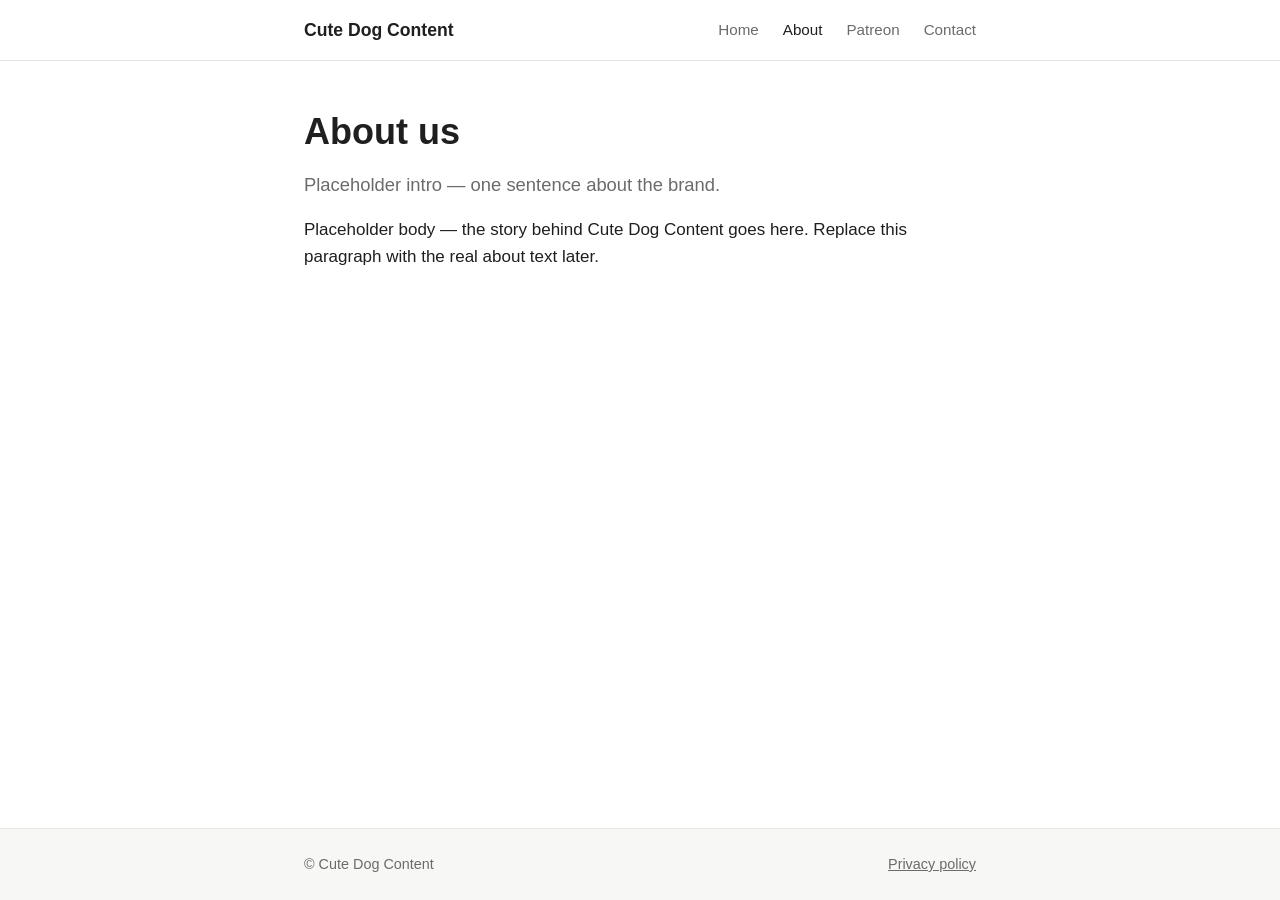
==== about.html @ 25560686 "M1: skeleton, shared layout, and 6 placeholder pages Sets up the static-site folder structure with a" ====
<!doctype html>
<html lang="en">
  <head>
    <meta charset="utf-8" />
    <meta name="viewport" content="width=device-width, initial-scale=1" />
    <title>About — Cute Dog Content</title>
    <meta
      name="description"
      content="About Cute Dog Content — placeholder description, to be replaced."
    />
    <link rel="stylesheet" href="/css/styles.css" />
  </head>
  <body>
    <header class="site-header">
      <div class="container">
        <a href="/" class="site-logo">Cute Dog Content</a>
        <nav class="site-nav" aria-label="Primary">
          <ul>
            <li><a href="/">Home</a></li>
            <li><a href="/about.html" aria-current="page">About</a></li>
            <li><a href="/patreon.html">Patreon</a></li>
            <li><a href="/contact.html">Contact</a></li>
          </ul>
        </nav>
      </div>
    </header>

    <main>
      <div class="container">
        <h1>About us</h1>
        <p class="lead">Placeholder intro — one sentence about the brand.</p>
        <p>
          Placeholder body — the story behind Cute Dog Content goes here.
          Replace this paragraph with the real about text later.
        </p>
      </div>
    </main>

    <footer class="site-footer">
      <div class="container">
        <span>&copy; Cute Dog Content</span>
        <a href="/privacy.html">Privacy policy</a>
      </div>
    </footer>
  </body>
</html>
---- css/styles.css ----
/* ---------------------------------------------------------
   Cute dog content — shared stylesheet
   Neutral, easy to restyle later via CSS variables below.
   --------------------------------------------------------- */

:root {
  --color-bg: #ffffff;
  --color-surface: #f7f7f5;
  --color-text: #1f1f1f;
  --color-muted: #6b6b6b;
  --color-border: #e5e5e2;
  --color-accent: #1f1f1f;
  --color-accent-contrast: #ffffff;

  --font-sans: -apple-system, BlinkMacSystemFont, "Segoe UI", Roboto,
    Helvetica, Arial, sans-serif;
  --font-serif: Georgia, "Times New Roman", serif;

  --max-width: 720px;
  --space-1: 0.5rem;
  --space-2: 1rem;
  --space-3: 1.5rem;
  --space-4: 2rem;
  --space-5: 3rem;
  --space-6: 4rem;

  --radius: 6px;
}

* {
  box-sizing: border-box;
}

html,
body {
  margin: 0;
  padding: 0;
}

body {
  font-family: var(--font-sans);
  font-size: 17px;
  line-height: 1.6;
  color: var(--color-text);
  background: var(--color-bg);
  display: flex;
  flex-direction: column;
  min-height: 100vh;
}

/* ---------- Layout ---------- */

.container {
  width: 100%;
  max-width: var(--max-width);
  margin: 0 auto;
  padding: 0 var(--space-3);
}

main {
  flex: 1;
  padding: var(--space-5) 0;
}

/* ---------- Header / nav ---------- */

.site-header {
  border-bottom: 1px solid var(--color-border);
  background: var(--color-bg);
}

.site-header .container {
  display: flex;
  align-items: center;
  justify-content: space-between;
  padding-top: var(--space-2);
  padding-bottom: var(--space-2);
  flex-wrap: wrap;
  gap: var(--space-2);
}

.site-logo {
  font-weight: 600;
  font-size: 1.1rem;
  text-decoration: none;
  color: var(--color-text);
}

.site-nav ul {
  list-style: none;
  display: flex;
  gap: var(--space-3);
  margin: 0;
  padding: 0;
}

.site-nav a {
  text-decoration: none;
  color: var(--color-muted);
  font-size: 0.95rem;
}

.site-nav a:hover,
.site-nav a[aria-current="page"] {
  color: var(--color-text);
}

/* ---------- Footer ---------- */

.site-footer {
  border-top: 1px solid var(--color-border);
  background: var(--color-surface);
  padding: var(--space-3) 0;
  font-size: 0.9rem;
  color: var(--color-muted);
}

.site-footer .container {
  display: flex;
  justify-content: space-between;
  align-items: center;
  gap: var(--space-2);
  flex-wrap: wrap;
}

.site-footer a {
  color: var(--color-muted);
  text-decoration: underline;
}

.site-footer a:hover {
  color: var(--color-text);
}

/* ---------- Typography ---------- */

h1,
h2,
h3 {
  line-height: 1.25;
  margin: 0 0 var(--space-2);
  font-weight: 600;
}

h1 {
  font-size: 2.25rem;
}

h2 {
  font-size: 1.5rem;
  margin-top: var(--space-4);
}

h3 {
  font-size: 1.15rem;
  margin-top: var(--space-3);
}

p {
  margin: 0 0 var(--space-2);
}

a {
  color: var(--color-text);
}

.lead {
  font-size: 1.15rem;
  color: var(--color-muted);
}

/* ---------- Buttons ---------- */

.btn {
  display: inline-block;
  padding: 0.7rem 1.2rem;
  border-radius: var(--radius);
  text-decoration: none;
  font-size: 1rem;
  font-weight: 500;
  border: 1px solid var(--color-accent);
  cursor: pointer;
}

.btn-primary {
  background: var(--color-accent);
  color: var(--color-accent-contrast);
}

.btn-secondary {
  background: transparent;
  color: var(--color-accent);
}

/* ---------- Utility ---------- */

.placeholder-note {
  display: inline-block;
  margin-top: var(--space-3);
  padding: var(--space-1) var(--space-2);
  background: var(--color-surface);
  border: 1px dashed var(--color-border);
  border-radius: var(--radius);
  font-size: 0.85rem;
  color: var(--color-muted);
}
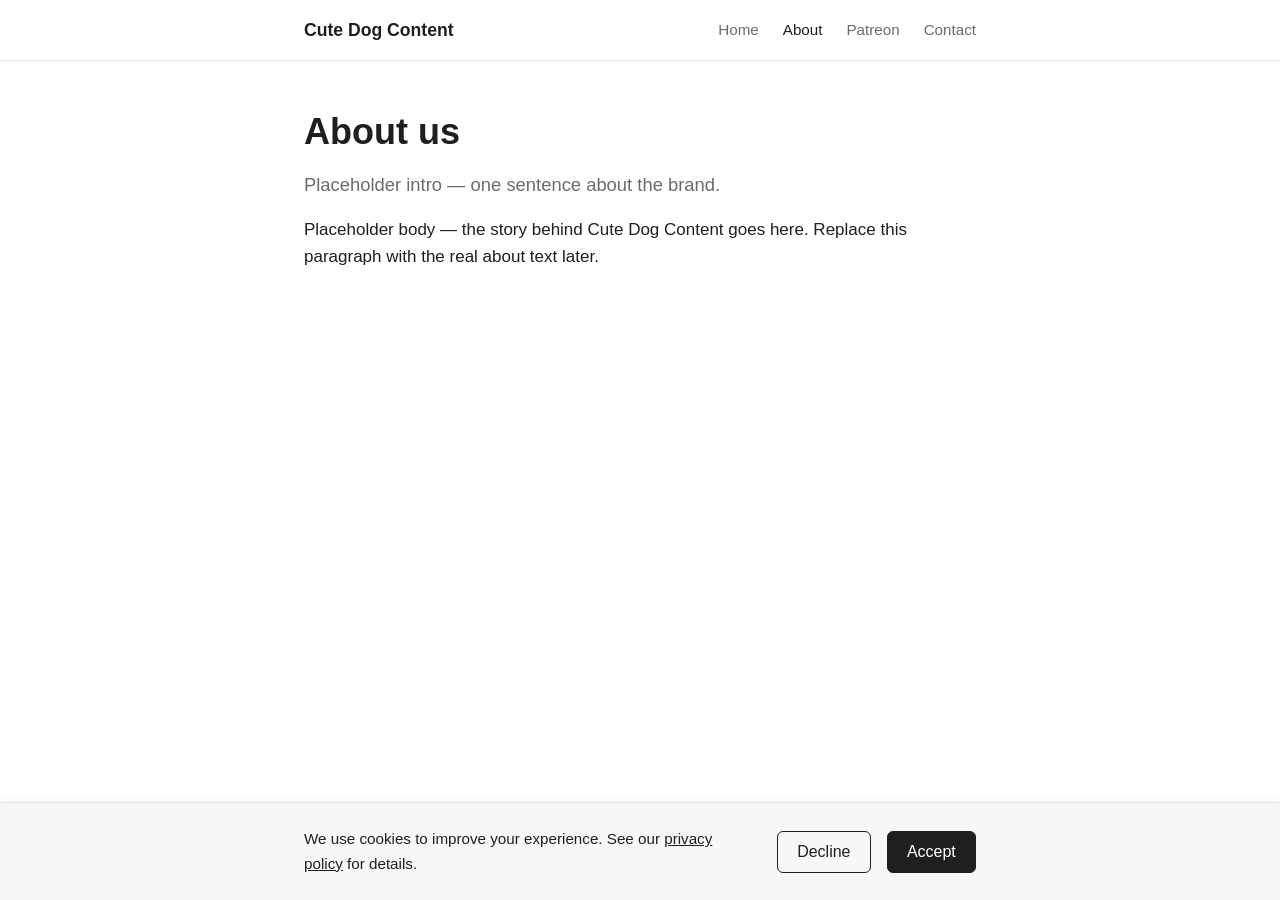
==== commit ab94ac56: "M5 (partial): GDPR consent banner with accept/decline Adds a fixed-position consent banner that appe" ====
--- a/about.html
+++ b/about.html
@@ -9,6 +9,7 @@
       content="About Cute Dog Content — placeholder description, to be replaced."
     />
     <link rel="stylesheet" href="/css/styles.css" />
+    <script src="/js/consent.js" defer></script>
   </head>
   <body>
     <header class="site-header">
--- a/css/styles.css
+++ b/css/styles.css
@@ -204,3 +204,41 @@
   font-size: 0.85rem;
   color: var(--color-muted);
 }
+
+/* ---------- Consent banner ---------- */
+
+.consent-banner {
+  position: fixed;
+  left: 0;
+  right: 0;
+  bottom: 0;
+  z-index: 1000;
+  background: var(--color-surface);
+  border-top: 1px solid var(--color-border);
+  padding: var(--space-3) 0;
+  box-shadow: 0 -2px 8px rgba(0, 0, 0, 0.04);
+}
+
+.consent-banner__inner {
+  max-width: var(--max-width);
+  margin: 0 auto;
+  padding: 0 var(--space-3);
+  display: flex;
+  gap: var(--space-3);
+  align-items: center;
+  justify-content: space-between;
+  flex-wrap: wrap;
+}
+
+.consent-banner__text {
+  margin: 0;
+  font-size: 0.95rem;
+  color: var(--color-text);
+  flex: 1 1 280px;
+}
+
+.consent-banner__actions {
+  display: flex;
+  gap: var(--space-2);
+  flex-shrink: 0;
+}
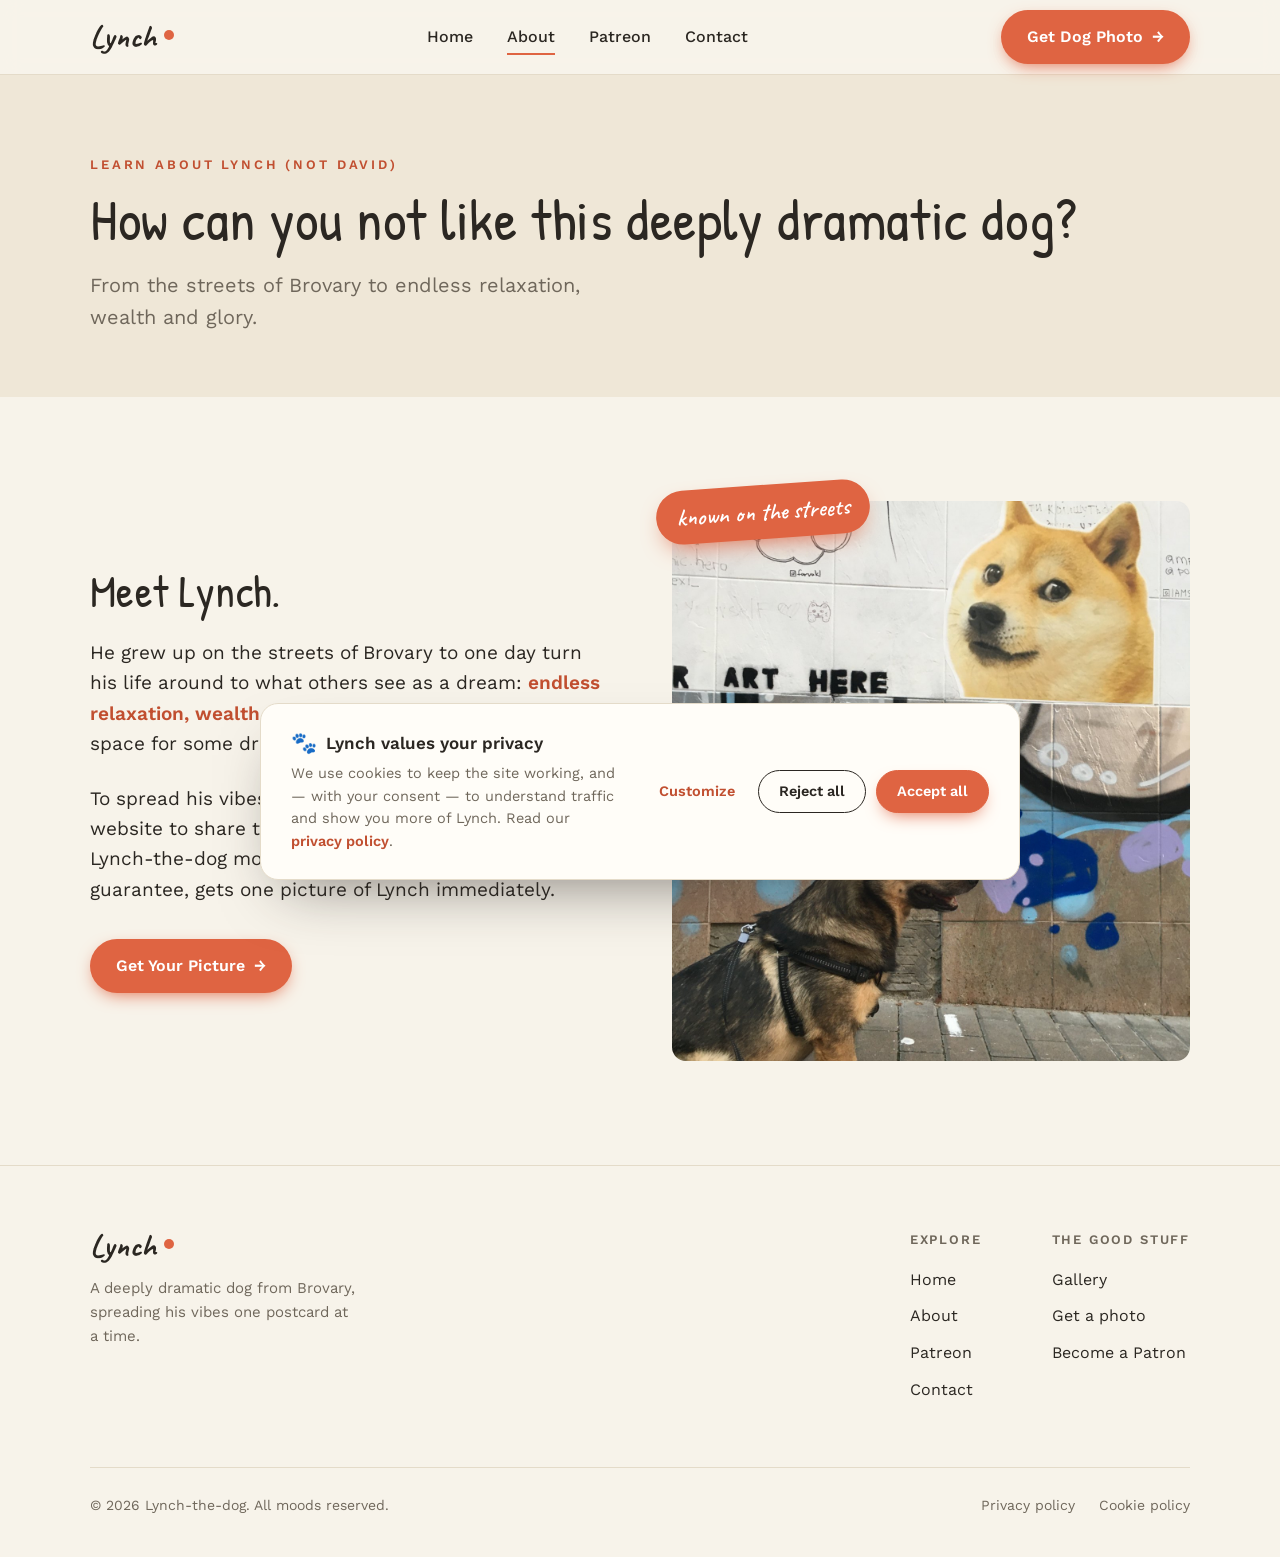
==== commit 7d6d3749: "Implement Lynch landing page design from Claude Design handoff - index.html: full landing page (hero" ====
--- a/about.html
+++ b/about.html
@@ -1,47 +1,123 @@
-<!doctype html>
+<!DOCTYPE html>
 <html lang="en">
-  <head>
-    <meta charset="utf-8" />
-    <meta name="viewport" content="width=device-width, initial-scale=1" />
-    <title>About — Cute Dog Content</title>
-    <meta
-      name="description"
-      content="About Cute Dog Content — placeholder description, to be replaced."
-    />
-    <link rel="stylesheet" href="/css/styles.css" />
-    <script src="/js/consent.js" defer></script>
-  </head>
-  <body>
-    <header class="site-header">
-      <div class="container">
-        <a href="/" class="site-logo">Cute Dog Content</a>
-        <nav class="site-nav" aria-label="Primary">
-          <ul>
-            <li><a href="/">Home</a></li>
-            <li><a href="/about.html" aria-current="page">About</a></li>
-            <li><a href="/patreon.html">Patreon</a></li>
-            <li><a href="/contact.html">Contact</a></li>
-          </ul>
-        </nav>
+<head>
+<meta charset="UTF-8" />
+<meta name="viewport" content="width=device-width, initial-scale=1.0" />
+<title>About Lynch — the deeply dramatic dog</title>
+<meta name="description" content="Meet Lynch — from the streets of Brovary to endless relaxation, wealth and glory." />
+<link rel="preconnect" href="https://fonts.googleapis.com" />
+<link rel="preconnect" href="https://fonts.gstatic.com" crossorigin />
+<link href="https://fonts.googleapis.com/css2?family=Caveat:wght@500;600;700&family=Patrick+Hand&family=Work+Sans:ital,wght@0,300;0,400;0,500;0,600;0,700;1,400&display=swap" rel="stylesheet" />
+<link rel="stylesheet" href="/css/styles.css" />
+</head>
+<body>
+
+<header>
+  <div class="wrap nav">
+    <a href="/" class="logo">Lynch<span class="dot"></span></a>
+    <nav class="nav-links" aria-label="Primary">
+      <a href="/">Home</a>
+      <a href="/about.html" aria-current="page">About</a>
+      <a href="/patreon.html">Patreon</a>
+      <a href="/contact.html">Contact</a>
+    </nav>
+    <div class="nav-cta">
+      <a href="/contact.html" class="btn btn-primary">Get Dog Photo<span class="arr">→</span></a>
+    </div>
+  </div>
+</header>
+
+<main>
+  <section class="page-hero" style="background:var(--paper-2);">
+    <div class="wrap">
+      <div class="eyebrow">LEARN ABOUT LYNCH (NOT DAVID)</div>
+      <h1 class="display page-hero-h1">How can you not like this deeply dramatic dog?</h1>
+      <p class="sub">From the streets of Brovary to endless relaxation, wealth and glory.</p>
+    </div>
+  </section>
+
+  <section class="intro" style="background:var(--paper);">
+    <div class="wrap intro-grid">
+      <div>
+        <h2 class="display">Meet Lynch.</h2>
+        <p class="lead">He grew up on the streets of Brovary to one day turn his life around to what others see as a dream: <span class="accent">endless relaxation, wealth and glory.</span> But there is also always a space for some drama.</p>
+        <p class="lead">To spread his vibes around, we're launching this website to share the best pictures that represent Lynch-the-dog moods. Each subscriber, with 100% guarantee, gets one picture of Lynch immediately.</p>
+        <div class="intro-actions">
+          <a href="/contact.html" class="btn btn-primary">Get Your Picture<span class="arr">→</span></a>
+        </div>
       </div>
-    </header>
+      <div class="intro-photo">
+        <div class="tag">known on the streets</div>
+        <img src="/images/dog-photos/lynch-doge.jpg" alt="Lynch posing beside Doge street art" />
+      </div>
+    </div>
+  </section>
+</main>
 
-    <main>
-      <div class="container">
-        <h1>About us</h1>
-        <p class="lead">Placeholder intro — one sentence about the brand.</p>
-        <p>
-          Placeholder body — the story behind Cute Dog Content goes here.
-          Replace this paragraph with the real about text later.
-        </p>
+<footer>
+  <div class="wrap">
+    <div class="foot-top">
+      <div>
+        <a href="/" class="logo">Lynch<span class="dot"></span></a>
+        <p class="foot-blurb">A deeply dramatic dog from Brovary, spreading his vibes one postcard at a time.</p>
       </div>
-    </main>
+      <div class="foot-cols">
+        <div class="foot-col">
+          <h5>Explore</h5>
+          <a href="/">Home</a>
+          <a href="/about.html">About</a>
+          <a href="/patreon.html">Patreon</a>
+          <a href="/contact.html">Contact</a>
+        </div>
+        <div class="foot-col">
+          <h5>The good stuff</h5>
+          <a href="/#gallery">Gallery</a>
+          <a href="/contact.html">Get a photo</a>
+          <a href="/patreon.html">Become a Patron</a>
+        </div>
+      </div>
+    </div>
+    <div class="foot-bottom">
+      <span>© 2026 Lynch-the-dog. All moods reserved.</span>
+      <div class="legal">
+        <a href="/privacy.html">Privacy policy</a>
+        <a href="#" data-cookie-settings>Cookie policy</a>
+      </div>
+    </div>
+  </div>
+</footer>
 
-    <footer class="site-footer">
-      <div class="container">
-        <span>&copy; Cute Dog Content</span>
-        <a href="/privacy.html">Privacy policy</a>
+<div class="cookie-wrap hidden" id="cookieWrap" role="dialog" aria-live="polite" aria-label="Cookie consent">
+  <div class="cookie" id="cookieCard">
+    <div class="ck-text">
+      <h4><span class="paw">🐾</span> Lynch values your privacy</h4>
+      <p>We use cookies to keep the site working, and — with your consent — to understand traffic and show you more of Lynch. Read our <a href="/privacy.html">privacy policy</a>.</p>
+    </div>
+    <div class="ck-actions">
+      <button class="ck-btn ghost" id="ckCustomize">Customize</button>
+      <button class="ck-btn" id="ckReject">Reject all</button>
+      <button class="ck-btn accept" id="ckAccept">Accept all</button>
+    </div>
+    <div class="ck-prefs" id="ckPrefs">
+      <div class="ck-row">
+        <div class="info"><h5>Strictly necessary</h5><p>Required for the site to function. Always on.</p></div>
+        <button class="ck-toggle" role="switch" aria-checked="true" disabled aria-label="Strictly necessary cookies, always on"></button>
       </div>
-    </footer>
-  </body>
+      <div class="ck-row">
+        <div class="info"><h5>Analytics</h5><p>Anonymous stats. Off until you allow it.</p></div>
+        <button class="ck-toggle" role="switch" aria-checked="false" data-cat="analytics" aria-label="Analytics cookies"></button>
+      </div>
+      <div class="ck-row">
+        <div class="info"><h5>Marketing</h5><p>Lets us show Lynch across other sites. Off until you allow it.</p></div>
+        <button class="ck-toggle" role="switch" aria-checked="false" data-cat="marketing" aria-label="Marketing cookies"></button>
+      </div>
+      <div class="ck-prefs-foot">
+        <button class="ck-btn" id="ckSave">Save my choices</button>
+      </div>
+    </div>
+  </div>
+</div>
+
+<script src="/js/consent.js" defer></script>
+</body>
 </html>
--- a/css/styles.css
+++ b/css/styles.css
@@ -1,244 +1,354 @@
 /* ---------------------------------------------------------
-   Cute dog content — shared stylesheet
-   Neutral, easy to restyle later via CSS variables below.
+   Lynch — shared stylesheet
    --------------------------------------------------------- */
 
 :root {
-  --color-bg: #ffffff;
-  --color-surface: #f7f7f5;
-  --color-text: #1f1f1f;
-  --color-muted: #6b6b6b;
-  --color-border: #e5e5e2;
-  --color-accent: #1f1f1f;
-  --color-accent-contrast: #ffffff;
-
-  --font-sans: -apple-system, BlinkMacSystemFont, "Segoe UI", Roboto,
-    Helvetica, Arial, sans-serif;
-  --font-serif: Georgia, "Times New Roman", serif;
-
-  --max-width: 720px;
-  --space-1: 0.5rem;
-  --space-2: 1rem;
-  --space-3: 1.5rem;
-  --space-4: 2rem;
-  --space-5: 3rem;
-  --space-6: 4rem;
-
-  --radius: 6px;
-}
-
-* {
-  box-sizing: border-box;
-}
-
-html,
+  --paper: #f7f3ea;
+  --paper-2: #efe7d7;
+  --card: #fffdf8;
+  --ink: #2b2722;
+  --ink-soft: #6f675b;
+  --line: #e4dbc9;
+  --accent: #df6442;
+  --accent-deep: #c14f30;
+  --accent-soft: #f7ddd2;
+  --display: "Patrick Hand", ui-rounded, system-ui, sans-serif;
+  --hand: "Caveat", cursive;
+  --body: "Work Sans", system-ui, -apple-system, sans-serif;
+  --maxw: 1180px;
+}
+
+* { box-sizing: border-box; }
+html { scroll-behavior: smooth; }
+
 body {
   margin: 0;
-  padding: 0;
-}
-
-body {
-  font-family: var(--font-sans);
-  font-size: 17px;
+  background: var(--paper);
+  color: var(--ink);
+  font-family: var(--body);
+  font-size: 18px;
   line-height: 1.6;
-  color: var(--color-text);
-  background: var(--color-bg);
-  display: flex;
-  flex-direction: column;
-  min-height: 100vh;
-}
-
-/* ---------- Layout ---------- */
-
-.container {
-  width: 100%;
-  max-width: var(--max-width);
-  margin: 0 auto;
-  padding: 0 var(--space-3);
-}
-
-main {
-  flex: 1;
-  padding: var(--space-5) 0;
-}
-
-/* ---------- Header / nav ---------- */
-
-.site-header {
-  border-bottom: 1px solid var(--color-border);
-  background: var(--color-bg);
-}
-
-.site-header .container {
-  display: flex;
-  align-items: center;
-  justify-content: space-between;
-  padding-top: var(--space-2);
-  padding-bottom: var(--space-2);
-  flex-wrap: wrap;
-  gap: var(--space-2);
-}
-
-.site-logo {
-  font-weight: 600;
-  font-size: 1.1rem;
-  text-decoration: none;
-  color: var(--color-text);
-}
-
-.site-nav ul {
-  list-style: none;
-  display: flex;
-  gap: var(--space-3);
-  margin: 0;
-  padding: 0;
-}
-
-.site-nav a {
-  text-decoration: none;
-  color: var(--color-muted);
-  font-size: 0.95rem;
-}
-
-.site-nav a:hover,
-.site-nav a[aria-current="page"] {
-  color: var(--color-text);
-}
+  font-weight: 400;
+  -webkit-font-smoothing: antialiased;
+  text-rendering: optimizeLegibility;
+}
+
+img { display: block; max-width: 100%; }
+a { color: inherit; }
+h1, h2, h3, h4 { margin: 0; font-weight: 400; }
+
+.display { font-family: var(--display); font-weight: 400; line-height: 1.02; letter-spacing: .01em; }
+.hand { font-family: var(--hand); font-weight: 600; }
+.wrap { max-width: var(--maxw); margin: 0 auto; padding: 0 40px; }
+.eyebrow {
+  font-family: var(--body); font-size: 13px; font-weight: 600;
+  letter-spacing: .22em; text-transform: uppercase; color: var(--accent-deep);
+}
+.muted { color: var(--ink-soft); }
+
+/* ---------- Buttons ---------- */
+.btn {
+  font-family: var(--body); font-weight: 600; font-size: 16px;
+  cursor: pointer; border: none; display: inline-flex; align-items: center;
+  gap: 9px; padding: 14px 26px; border-radius: 40px; text-decoration: none;
+  transition: transform .12s ease, box-shadow .12s ease, background .12s;
+}
+.btn .arr { transition: transform .18s ease; }
+.btn:hover .arr { transform: translateX(4px); }
+.btn-primary { background: var(--accent); color: #fff; box-shadow: 0 6px 18px -6px var(--accent); }
+.btn-primary:hover { background: var(--accent-deep); transform: translateY(-2px); box-shadow: 0 12px 26px -8px var(--accent); }
+.btn-ghost { background: transparent; color: var(--ink); border: 1.5px solid var(--ink); }
+.btn-ghost:hover { background: var(--ink); color: var(--paper); transform: translateY(-2px); }
+.btn-lg { font-size: 18px; padding: 17px 32px; }
+
+/* ---------- Header ---------- */
+header {
+  position: sticky; top: 0; z-index: 40;
+  background: color-mix(in srgb, var(--paper) 88%, transparent);
+  backdrop-filter: blur(10px);
+  border-bottom: 1px solid var(--line);
+}
+.nav { display: flex; align-items: center; justify-content: space-between; height: 74px; }
+.logo {
+  font-family: var(--hand); font-weight: 700; font-size: 32px;
+  display: flex; align-items: center; gap: 8px; line-height: 1;
+  text-decoration: none; color: var(--ink);
+}
+.logo .dot { width: 10px; height: 10px; border-radius: 50%; background: var(--accent); margin-bottom: 4px; }
+.nav-links { display: flex; align-items: center; gap: 34px; }
+.nav-links a {
+  text-decoration: none; font-size: 16px; font-weight: 500;
+  color: var(--ink); position: relative;
+}
+.nav-links a::after {
+  content: ""; position: absolute; left: 0; bottom: -5px;
+  width: 0; height: 2px; background: var(--accent); transition: width .2s;
+}
+.nav-links a:hover::after,
+.nav-links a[aria-current="page"]::after { width: 100%; }
+.nav-cta { display: flex; align-items: center; gap: 18px; }
+
+/* ---------- Section frame ---------- */
+section { padding: 104px 0; }
+.sec-head { max-width: 760px; }
+.sec-head.center { margin: 0 auto; text-align: center; }
+.sec-head h2 { font-size: 48px; margin-top: 14px; }
+.sec-head p { font-size: 19px; color: var(--ink-soft); margin: 18px 0 0; }
+
+/* ---------- Hero ---------- */
+.hero { display: grid; grid-template-columns: 1.02fr .98fr; min-height: calc(100vh - 74px); }
+.hero-photo { position: relative; overflow: hidden; background: var(--paper-2); }
+.hero-photo img { width: 100%; height: 100%; object-fit: cover; object-position: 50% 42%; }
+.hero-copy { display: flex; flex-direction: column; justify-content: center; padding: 64px 64px 64px 70px; }
+.hero-copy .eyebrow { margin-bottom: 22px; }
+.hero h1 { font-size: 62px; }
+.hero h1 .em { color: var(--accent); }
+.hero .sub { font-size: 20px; color: var(--ink-soft); margin: 26px 0 36px; max-width: 30ch; }
+.hero-actions { display: flex; align-items: center; gap: 18px; flex-wrap: wrap; }
+.hero .tiny { font-size: 14px; color: var(--ink-soft); margin-top: 20px; display: flex; align-items: center; gap: 8px; }
+.hero .tiny b { color: var(--ink); font-weight: 600; }
+
+/* ---------- Intro ---------- */
+.intro { background: var(--paper-2); }
+.intro-grid { display: grid; grid-template-columns: 1fr 1fr; gap: 64px; align-items: center; }
+.intro-photo { position: relative; }
+.intro-photo img { width: 100%; height: 560px; object-fit: cover; object-position: 50% 40%; border-radius: 14px; }
+.intro-photo .tag {
+  position: absolute; top: -16px; left: -16px; background: var(--accent); color: #fff;
+  font-family: var(--hand); font-size: 24px; font-weight: 600;
+  padding: 8px 20px; border-radius: 30px; transform: rotate(-4deg);
+  box-shadow: 0 10px 24px -10px var(--accent);
+}
+.intro h2 { font-size: 44px; }
+.intro .lead { font-size: 19px; margin: 24px 0 0; }
+.intro .lead .accent { color: var(--accent-deep); font-weight: 600; }
+.intro-actions { display: flex; gap: 16px; flex-wrap: wrap; margin-top: 34px; }
+
+/* ---------- Gallery ---------- */
+.gallery .sec-head { margin-bottom: 46px; }
+.mosaic { display: grid; grid-template-columns: repeat(4, 1fr); grid-auto-rows: 210px; gap: 18px; }
+.tile { position: relative; overflow: hidden; border-radius: 14px; background: var(--paper-2); }
+.tile img { width: 100%; height: 100%; object-fit: cover; transition: transform .5s ease; }
+.tile:hover img { transform: scale(1.05); }
+.tile .cap {
+  position: absolute; left: 16px; bottom: 14px;
+  font-family: var(--hand); font-size: 23px; font-weight: 600;
+  color: #fff; text-shadow: 0 2px 12px rgba(0,0,0,.55); z-index: 2;
+}
+.tile::after {
+  content: ""; position: absolute; inset: 0;
+  background: linear-gradient(to top, rgba(0,0,0,.42), transparent 46%); z-index: 1;
+}
+.m-tall { grid-column: span 1; grid-row: span 2; }
+.m-wide { grid-column: span 2; grid-row: span 2; }
+
+/* ---------- Testimonials ---------- */
+.testi { background: var(--ink); color: var(--paper); position: relative; overflow: hidden; }
+.testi-sticker {
+  position: absolute; right: 0; bottom: 0; height: 34%; width: auto; z-index: 1;
+  pointer-events: none; filter: drop-shadow(-6px 10px 26px rgba(0,0,0,.55));
+}
+.testi .wrap { position: relative; z-index: 2; padding-right: 150px; }
+.testi .sec-head h2 { color: var(--paper); }
+.testi .sec-head { margin-bottom: 56px; }
+.quotes { display: grid; grid-template-columns: repeat(3, 1fr); gap: 30px; }
+.quote { border-top: 2px solid rgba(255,255,255,.18); padding-top: 26px; }
+.quote .mark { font-family: var(--hand); font-size: 60px; line-height: .4; color: var(--accent); display: block; height: 34px; }
+.quote .text { font-family: var(--hand); font-weight: 600; font-size: 34px; line-height: 1.12; margin: 8px 0 18px; }
+.quote .who { font-size: 14px; font-weight: 500; letter-spacing: .04em; color: #b3aa9b; text-transform: uppercase; }
+
+/* ---------- Signup ---------- */
+.signup { background: var(--accent-soft); }
+.signup-grid { display: grid; grid-template-columns: .92fr 1.08fr; gap: 60px; align-items: center; }
+.signup .eyebrow { margin-bottom: 16px; }
+.signup h3 { font-size: 46px; }
+.signup .sub { font-size: 19px; color: var(--ink-soft); margin: 18px 0 0; max-width: 34ch; }
+.signup .guarantee {
+  display: flex; align-items: center; gap: 16px; margin-top: 30px;
+  background: var(--card); border: 1.5px solid var(--accent-soft); border-radius: 16px;
+  padding: 18px 22px; box-shadow: 0 18px 40px -28px rgba(60,40,30,.5); max-width: 420px;
+}
+.signup .guarantee .pill {
+  flex: none; background: #fff; font-size: 52px; line-height: 1;
+  width: 60px; height: 60px; border-radius: 14px;
+  display: flex; align-items: center; justify-content: center; text-align: center;
+}
+.signup .guarantee .g-text { display: flex; flex-direction: column; gap: 2px; }
+.signup .guarantee .g-text b { font-size: 16px; font-weight: 600; color: var(--ink); }
+.signup .guarantee .g-text span { font-size: 15px; color: var(--ink-soft); line-height: 1.4; }
+.form-card { background: var(--card); border-radius: 20px; padding: 38px; box-shadow: 0 30px 60px -30px rgba(60,40,30,.4); }
+.field { margin-bottom: 18px; }
+.field label { display: block; font-size: 13px; font-weight: 600; letter-spacing: .06em; text-transform: uppercase; color: var(--ink-soft); margin-bottom: 7px; }
+.field input, .field textarea {
+  width: 100%; font-family: var(--body); font-size: 16px; color: var(--ink);
+  background: var(--paper); border: 1.5px solid var(--line); border-radius: 12px;
+  padding: 13px 15px; outline: none; transition: .15s;
+}
+.field input:focus, .field textarea:focus { border-color: var(--accent); background: #fff; box-shadow: 0 0 0 4px var(--accent-soft); }
+.field textarea { resize: vertical; min-height: 78px; }
+.row2 { display: grid; grid-template-columns: 1fr 1fr; gap: 16px; }
+.gdpr { display: flex; gap: 11px; align-items: flex-start; font-size: 14px; color: var(--ink-soft); margin: 4px 0 22px; line-height: 1.45; }
+.gdpr input { margin-top: 3px; width: 17px; height: 17px; accent-color: var(--accent); flex: none; }
+.gdpr a { color: var(--accent-deep); font-weight: 600; }
+.form-card .btn-primary { width: 100%; justify-content: center; }
+
+/* ---------- Patreon (cinematic full-bleed) ---------- */
+.patreon-band {
+  position: relative; border-radius: 20px; overflow: hidden;
+  min-height: 540px; display: flex; align-items: flex-end; isolation: isolate;
+}
+.patreon-band img.patreon-bg {
+  position: absolute; inset: 0; width: 100%; height: 100%;
+  object-fit: cover; object-position: 50% 42%;
+  z-index: -2; transition: transform 1.2s cubic-bezier(.2,.7,.2,1);
+}
+.patreon-band:hover img.patreon-bg { transform: scale(1.04); }
+.patreon-band::before {
+  content: ""; position: absolute; inset: 0; z-index: -1;
+  background:
+    linear-gradient(70deg, rgba(18,14,10,.86) 0%, rgba(18,14,10,.55) 34%, rgba(18,14,10,.05) 62%, transparent 80%),
+    linear-gradient(0deg, rgba(18,14,10,.5) 0%, transparent 42%);
+}
+.patreon-band::after {
+  content: ""; position: absolute; inset: 16px; z-index: 1;
+  pointer-events: none; border: 1px solid rgba(255,255,255,.22); border-radius: 10px;
+}
+.patreon-body { position: relative; z-index: 2; padding: 60px 64px; max-width: 600px; }
+.patreon-label {
+  display: flex; align-items: center; gap: 14px; font-family: var(--body); font-weight: 600;
+  font-size: 12px; letter-spacing: .30em; text-transform: uppercase;
+  color: rgba(255,255,255,.72); margin-bottom: 26px;
+}
+.patreon-label::before { content: ""; width: 34px; height: 1px; background: rgba(255,255,255,.6); }
+.patreon-body h3 {
+  font-family: var(--body); font-weight: 300; color: #fff;
+  font-size: 48px; line-height: 1.08; letter-spacing: -.025em;
+  max-width: 15ch; margin: 0; text-wrap: balance;
+}
+.patreon-body h3 b { font-weight: 600; }
+.btn-patron {
+  font-family: var(--body); font-weight: 600; font-size: 15px; cursor: pointer;
+  text-decoration: none; display: inline-flex; align-items: center; gap: 10px;
+  margin-top: 38px; background: #fff; color: #171310; padding: 16px 30px;
+  border-radius: 8px; box-shadow: 0 16px 34px -18px rgba(0,0,0,.8);
+  transition: transform .14s ease, box-shadow .14s ease, background .14s;
+}
+.btn-patron .arr { transition: transform .18s ease; }
+.btn-patron:hover { transform: translateY(-2px); background: #f3ece0; box-shadow: 0 22px 42px -18px rgba(0,0,0,.9); }
+.btn-patron:hover .arr { transform: translateX(4px); }
 
 /* ---------- Footer ---------- */
-
-.site-footer {
-  border-top: 1px solid var(--color-border);
-  background: var(--color-surface);
-  padding: var(--space-3) 0;
-  font-size: 0.9rem;
-  color: var(--color-muted);
-}
-
-.site-footer .container {
-  display: flex;
-  justify-content: space-between;
-  align-items: center;
-  gap: var(--space-2);
-  flex-wrap: wrap;
-}
-
-.site-footer a {
-  color: var(--color-muted);
-  text-decoration: underline;
-}
-
-.site-footer a:hover {
-  color: var(--color-text);
-}
-
-/* ---------- Typography ---------- */
-
-h1,
-h2,
-h3 {
-  line-height: 1.25;
-  margin: 0 0 var(--space-2);
-  font-weight: 600;
-}
-
-h1 {
-  font-size: 2.25rem;
-}
-
-h2 {
-  font-size: 1.5rem;
-  margin-top: var(--space-4);
-}
-
-h3 {
-  font-size: 1.15rem;
-  margin-top: var(--space-3);
-}
-
-p {
-  margin: 0 0 var(--space-2);
-}
-
-a {
-  color: var(--color-text);
-}
-
-.lead {
-  font-size: 1.15rem;
-  color: var(--color-muted);
-}
-
-/* ---------- Buttons ---------- */
-
-.btn {
-  display: inline-block;
-  padding: 0.7rem 1.2rem;
-  border-radius: var(--radius);
-  text-decoration: none;
-  font-size: 1rem;
-  font-weight: 500;
-  border: 1px solid var(--color-accent);
-  cursor: pointer;
-}
-
-.btn-primary {
-  background: var(--color-accent);
-  color: var(--color-accent-contrast);
-}
-
-.btn-secondary {
-  background: transparent;
-  color: var(--color-accent);
-}
-
-/* ---------- Utility ---------- */
-
-.placeholder-note {
-  display: inline-block;
-  margin-top: var(--space-3);
-  padding: var(--space-1) var(--space-2);
-  background: var(--color-surface);
-  border: 1px dashed var(--color-border);
-  border-radius: var(--radius);
-  font-size: 0.85rem;
-  color: var(--color-muted);
-}
-
-/* ---------- Consent banner ---------- */
-
-.consent-banner {
-  position: fixed;
-  left: 0;
-  right: 0;
-  bottom: 0;
-  z-index: 1000;
-  background: var(--color-surface);
-  border-top: 1px solid var(--color-border);
-  padding: var(--space-3) 0;
-  box-shadow: 0 -2px 8px rgba(0, 0, 0, 0.04);
-}
-
-.consent-banner__inner {
-  max-width: var(--max-width);
-  margin: 0 auto;
-  padding: 0 var(--space-3);
-  display: flex;
-  gap: var(--space-3);
-  align-items: center;
-  justify-content: space-between;
-  flex-wrap: wrap;
-}
-
-.consent-banner__text {
-  margin: 0;
-  font-size: 0.95rem;
-  color: var(--color-text);
-  flex: 1 1 280px;
-}
-
-.consent-banner__actions {
-  display: flex;
-  gap: var(--space-2);
-  flex-shrink: 0;
-}
+footer { padding: 64px 0 40px; border-top: 1px solid var(--line); }
+.foot-top { display: flex; justify-content: space-between; align-items: flex-start; gap: 40px; flex-wrap: wrap; }
+.foot-blurb { max-width: 30ch; color: var(--ink-soft); font-size: 15px; margin-top: 14px; }
+.foot-cols { display: flex; gap: 70px; flex-wrap: wrap; }
+.foot-col h5 { font-size: 13px; letter-spacing: .14em; text-transform: uppercase; color: var(--ink-soft); margin: 0 0 16px; font-weight: 600; }
+.foot-col a { display: block; text-decoration: none; font-size: 16px; margin-bottom: 11px; color: var(--ink); }
+.foot-col a:hover { color: var(--accent-deep); }
+.foot-bottom {
+  display: flex; justify-content: space-between; align-items: center;
+  gap: 20px; flex-wrap: wrap; margin-top: 54px; padding-top: 26px;
+  border-top: 1px solid var(--line); font-size: 14px; color: var(--ink-soft);
+}
+.foot-bottom .legal { display: flex; gap: 24px; }
+.foot-bottom .legal a { color: var(--ink-soft); text-decoration: none; }
+.foot-bottom .legal a:hover { color: var(--accent-deep); text-decoration: underline; }
+
+/* ---------- Interior pages ---------- */
+.page-hero { padding: 80px 0 64px; }
+.page-hero h1 { font-size: 58px; margin-top: 14px; }
+.page-hero .sub { font-size: 20px; color: var(--ink-soft); margin: 20px 0 0; max-width: 44ch; }
+.page-body { padding: 0 0 104px; }
+.page-body p { font-size: 18px; color: var(--ink-soft); margin: 0 0 24px; max-width: 62ch; }
+.page-body h2 { font-size: 30px; margin: 48px 0 16px; }
+.page-body ul { padding-left: 24px; color: var(--ink-soft); font-size: 18px; line-height: 1.7; }
+
+/* ---------- Cookie consent ---------- */
+.cookie-wrap {
+  position: fixed; left: 0; right: 0; bottom: 0; z-index: 80;
+  display: flex; justify-content: center; padding: 20px; pointer-events: none;
+}
+.cookie-wrap.hidden { display: none; }
+.cookie {
+  pointer-events: auto; background: var(--card); border: 1px solid var(--line);
+  border-radius: 18px; box-shadow: 0 28px 60px -24px rgba(43,39,34,.55);
+  max-width: 760px; width: 100%; padding: 26px 30px;
+  display: flex; gap: 26px; align-items: center; flex-wrap: wrap;
+  animation: cookie-rise .4s cubic-bezier(.2,.7,.2,1) both;
+}
+@keyframes cookie-rise { from { opacity: 0; transform: translateY(24px); } to { opacity: 1; transform: none; } }
+.cookie .ck-text { flex: 1; min-width: 260px; }
+.cookie .ck-text h4 {
+  font-family: var(--body); font-weight: 600; font-size: 17px; color: var(--ink);
+  margin: 0 0 6px; display: flex; align-items: center; gap: 9px;
+}
+.cookie .ck-text h4 .paw { font-family: var(--hand); font-weight: 700; color: var(--accent); font-size: 21px; line-height: 1; }
+.cookie .ck-text p { margin: 0; font-size: 14.5px; line-height: 1.55; color: var(--ink-soft); }
+.cookie .ck-text a { color: var(--accent-deep); font-weight: 600; text-decoration: none; }
+.cookie .ck-text a:hover { text-decoration: underline; }
+.cookie .ck-actions { display: flex; gap: 10px; align-items: center; flex-wrap: wrap; }
+.ck-btn {
+  font-family: var(--body); font-weight: 600; font-size: 14.5px; cursor: pointer;
+  white-space: nowrap; padding: 12px 20px; border-radius: 30px;
+  border: 1.5px solid var(--ink); background: transparent; color: var(--ink);
+  transition: transform .12s ease, background .12s, color .12s, box-shadow .12s;
+}
+.ck-btn:hover { transform: translateY(-1px); }
+.ck-btn.accept { background: var(--accent); border-color: var(--accent); color: #fff; box-shadow: 0 8px 18px -8px var(--accent); }
+.ck-btn.accept:hover { background: var(--accent-deep); border-color: var(--accent-deep); }
+.ck-btn.ghost { border-color: transparent; color: var(--accent-deep); padding: 12px 12px; }
+.ck-btn.ghost:hover { text-decoration: underline; }
+.ck-prefs { flex-basis: 100%; border-top: 1px solid var(--line); margin-top: 4px; padding-top: 18px; display: none; }
+.cookie.show-prefs .ck-prefs { display: block; }
+.ck-row { display: flex; align-items: flex-start; justify-content: space-between; gap: 18px; padding: 12px 0; border-bottom: 1px solid var(--line); }
+.ck-row:last-of-type { border-bottom: none; }
+.ck-row .info h5 { margin: 0 0 3px; font-family: var(--body); font-weight: 600; font-size: 15px; color: var(--ink); }
+.ck-row .info p { margin: 0; font-size: 13.5px; color: var(--ink-soft); line-height: 1.5; max-width: 52ch; }
+.ck-toggle {
+  position: relative; flex: none; width: 46px; height: 26px; border-radius: 30px;
+  border: none; cursor: pointer; background: #d7cdb9; transition: background .15s; margin-top: 2px;
+}
+.ck-toggle::after {
+  content: ""; position: absolute; top: 3px; left: 3px; width: 20px; height: 20px;
+  border-radius: 50%; background: #fff; box-shadow: 0 1px 3px rgba(0,0,0,.3); transition: left .15s;
+}
+.ck-toggle[aria-checked="true"] { background: var(--accent); }
+.ck-toggle[aria-checked="true"]::after { left: 23px; }
+.ck-toggle[disabled] { background: var(--accent); opacity: .5; cursor: not-allowed; }
+.ck-prefs-foot { display: flex; justify-content: flex-end; gap: 10px; margin-top: 16px; flex-wrap: wrap; }
+
+/* ---------- Responsive ---------- */
+@media (max-width: 980px) {
+  .hero { grid-template-columns: 1fr; }
+  .hero-photo { height: 54vh; }
+  .hero-copy { padding: 54px 40px; }
+  .intro-grid, .signup-grid { grid-template-columns: 1fr; gap: 40px; }
+  .intro-photo { order: -1; }
+  .intro-photo img { height: 420px; }
+  .quotes { grid-template-columns: 1fr; gap: 0; }
+  .quote { padding: 26px 0; border-top: 2px solid rgba(255,255,255,.18); }
+  .testi .wrap { padding-right: 40px; padding-bottom: 120px; }
+  .testi-sticker { height: auto; width: 130px; }
+  .mosaic { grid-template-columns: repeat(2, 1fr); grid-auto-rows: 180px; }
+  .m-tall { grid-column: span 1; grid-row: span 2; }
+  .m-wide { grid-column: span 2; grid-row: span 2; }
+  .patreon-band { min-height: 520px; }
+  .patreon-body { padding: 44px 40px; }
+  .page-hero h1 { font-size: 42px; }
+}
+@media (max-width: 620px) {
+  .wrap { padding: 0 22px; }
+  section { padding: 72px 0; }
+  .nav-links { display: none; }
+  .hero h1 { font-size: 46px; }
+  .sec-head h2, .intro h2, .signup h3 { font-size: 36px; }
+  .patreon-body h3 { font-size: 34px; }
+  .patreon-body { padding: 36px 26px; }
+  .patreon-band::before { background: linear-gradient(0deg, rgba(18,14,10,.85) 0%, rgba(18,14,10,.4) 50%, rgba(18,14,10,.15) 100%); }
+  .cookie { padding: 22px; gap: 16px; }
+  .cookie .ck-actions { width: 100%; }
+  .ck-btn { flex: 1; text-align: center; }
+  .ck-btn.ghost { flex-basis: 100%; }
+  .page-hero { padding: 56px 0 48px; }
+  .page-hero h1 { font-size: 34px; }
+}
